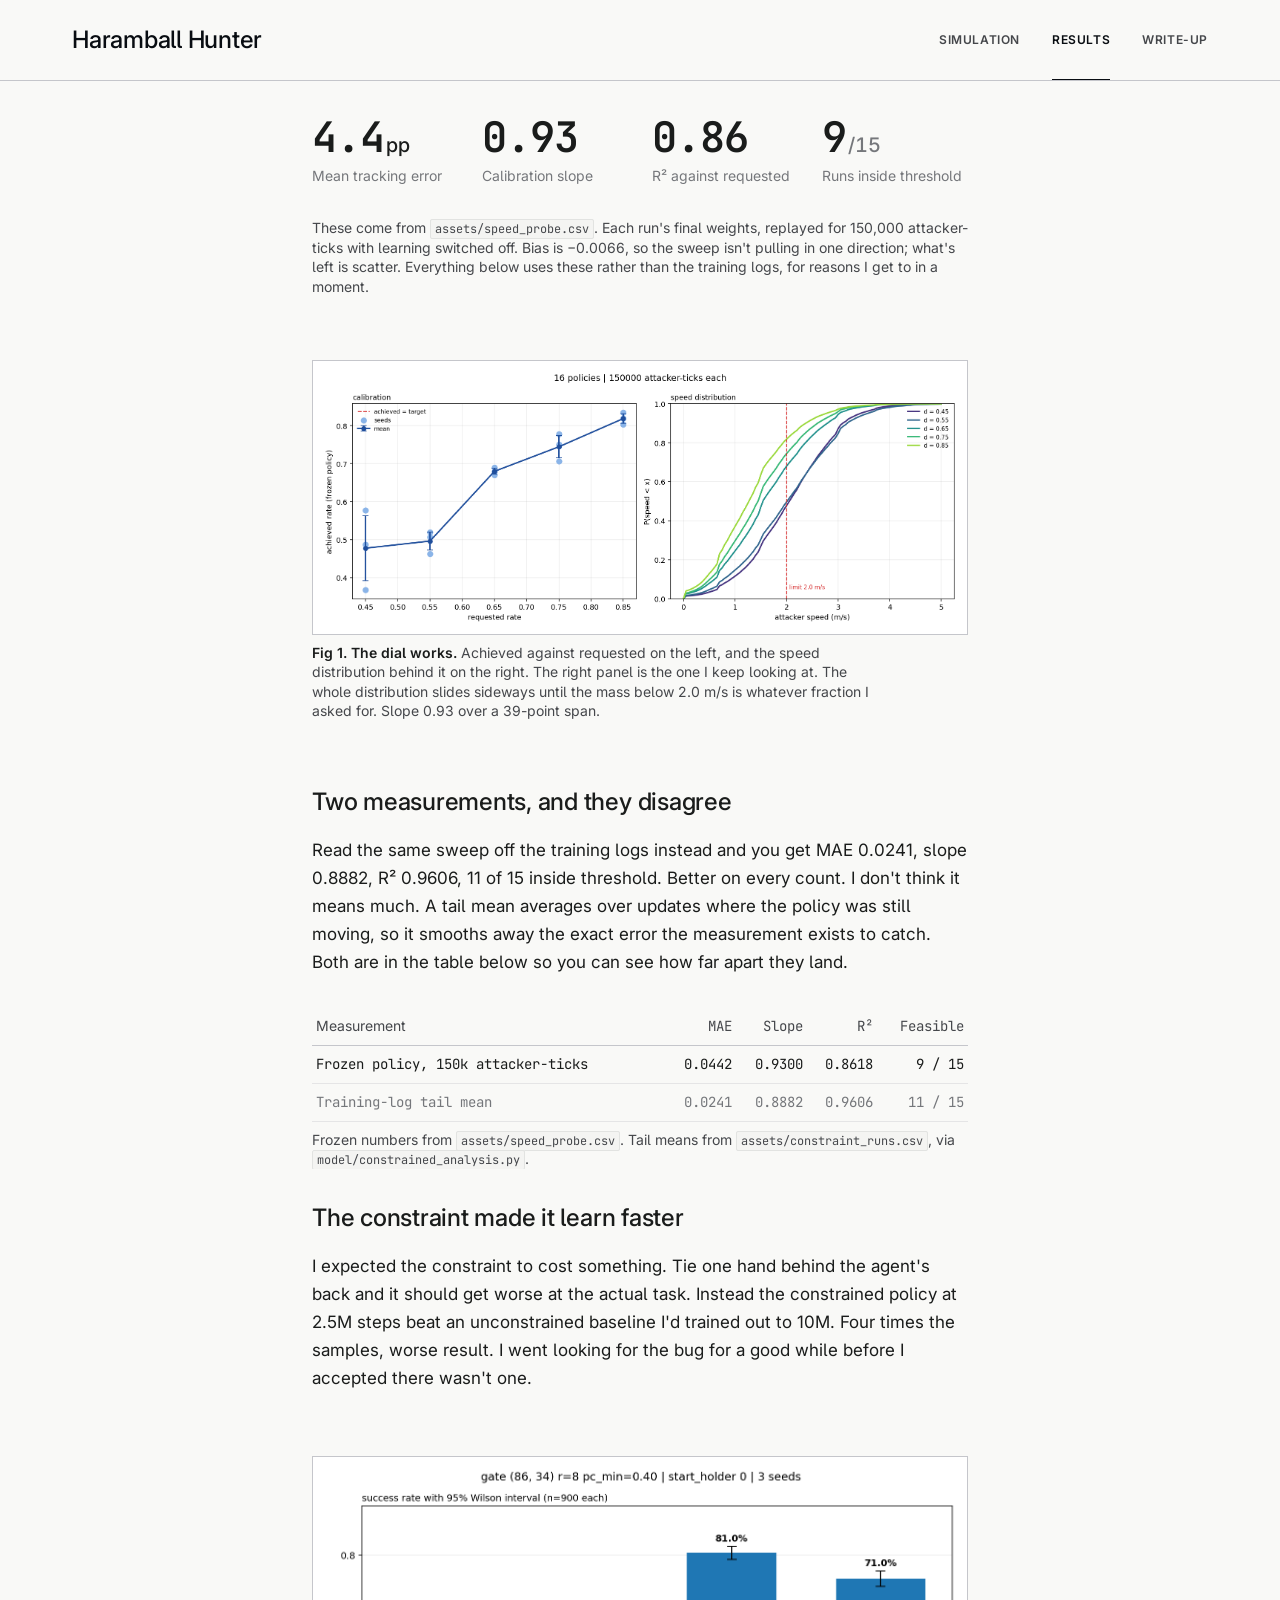
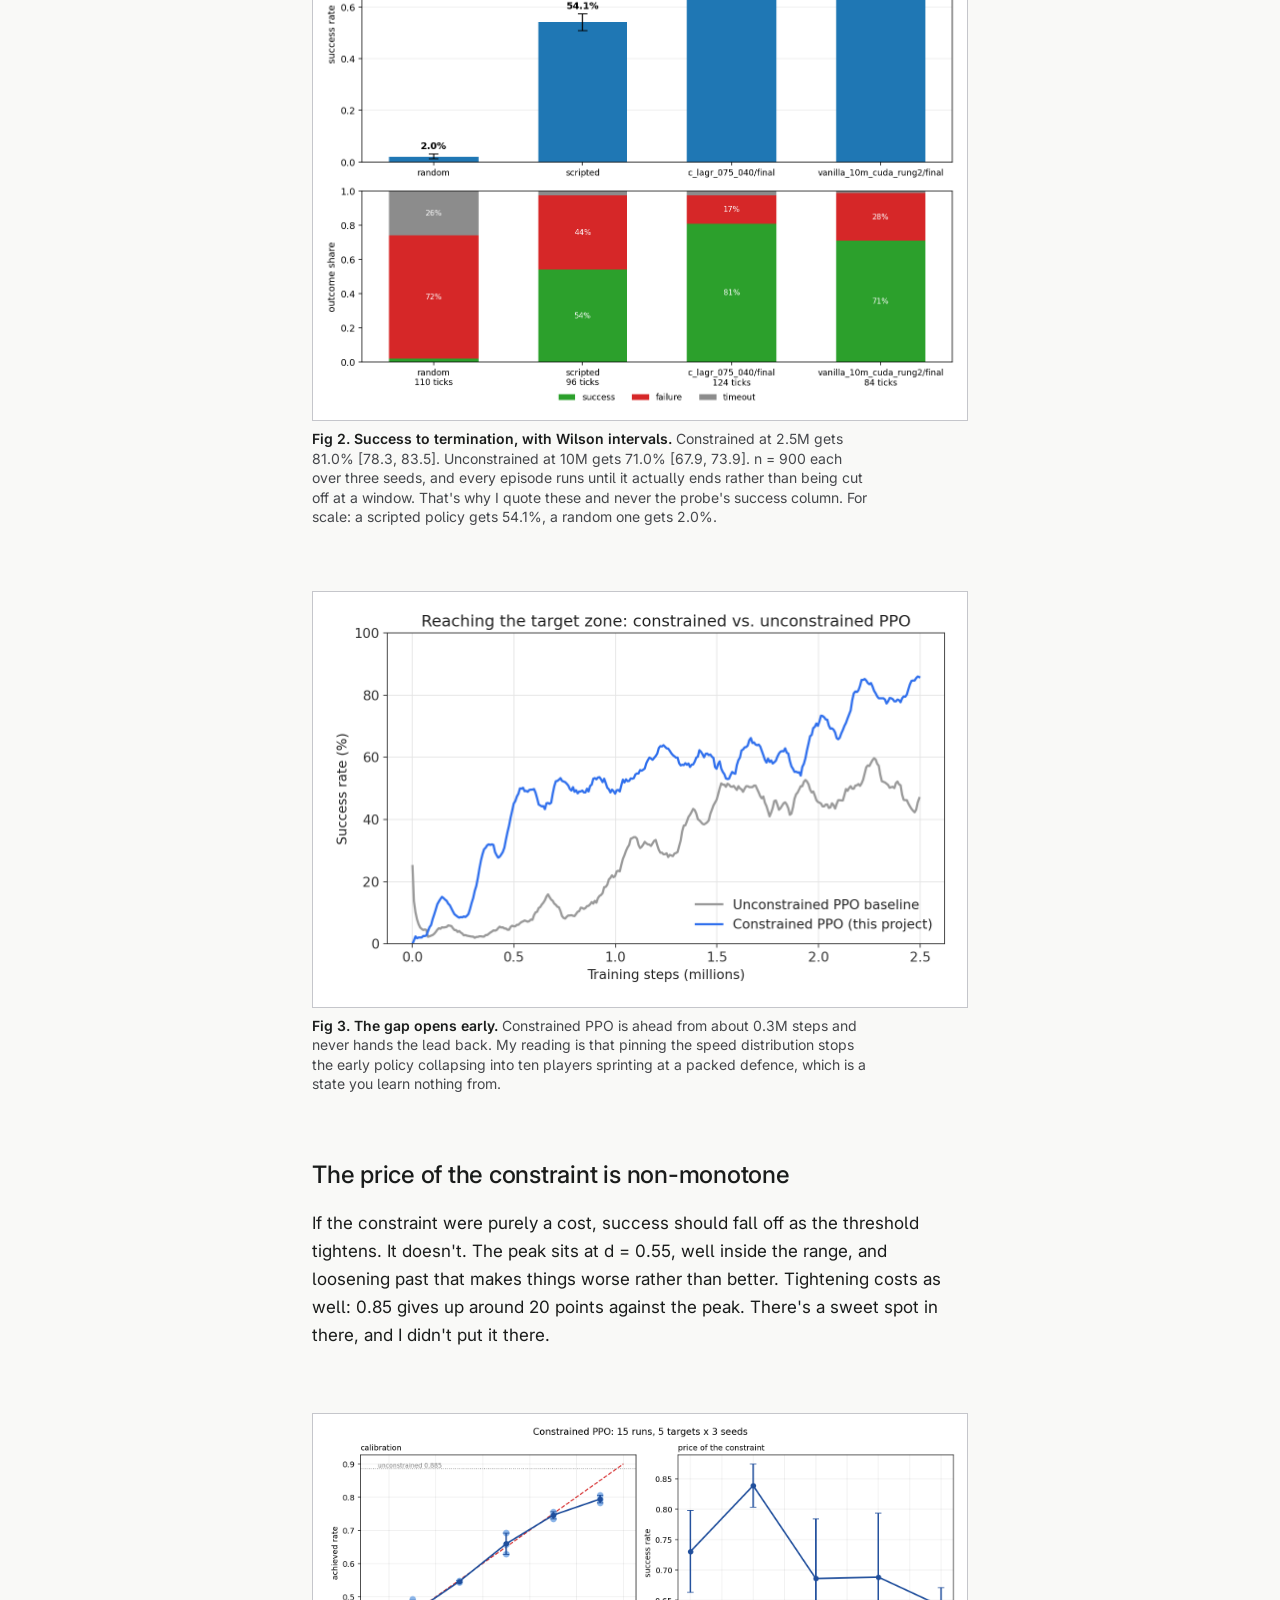
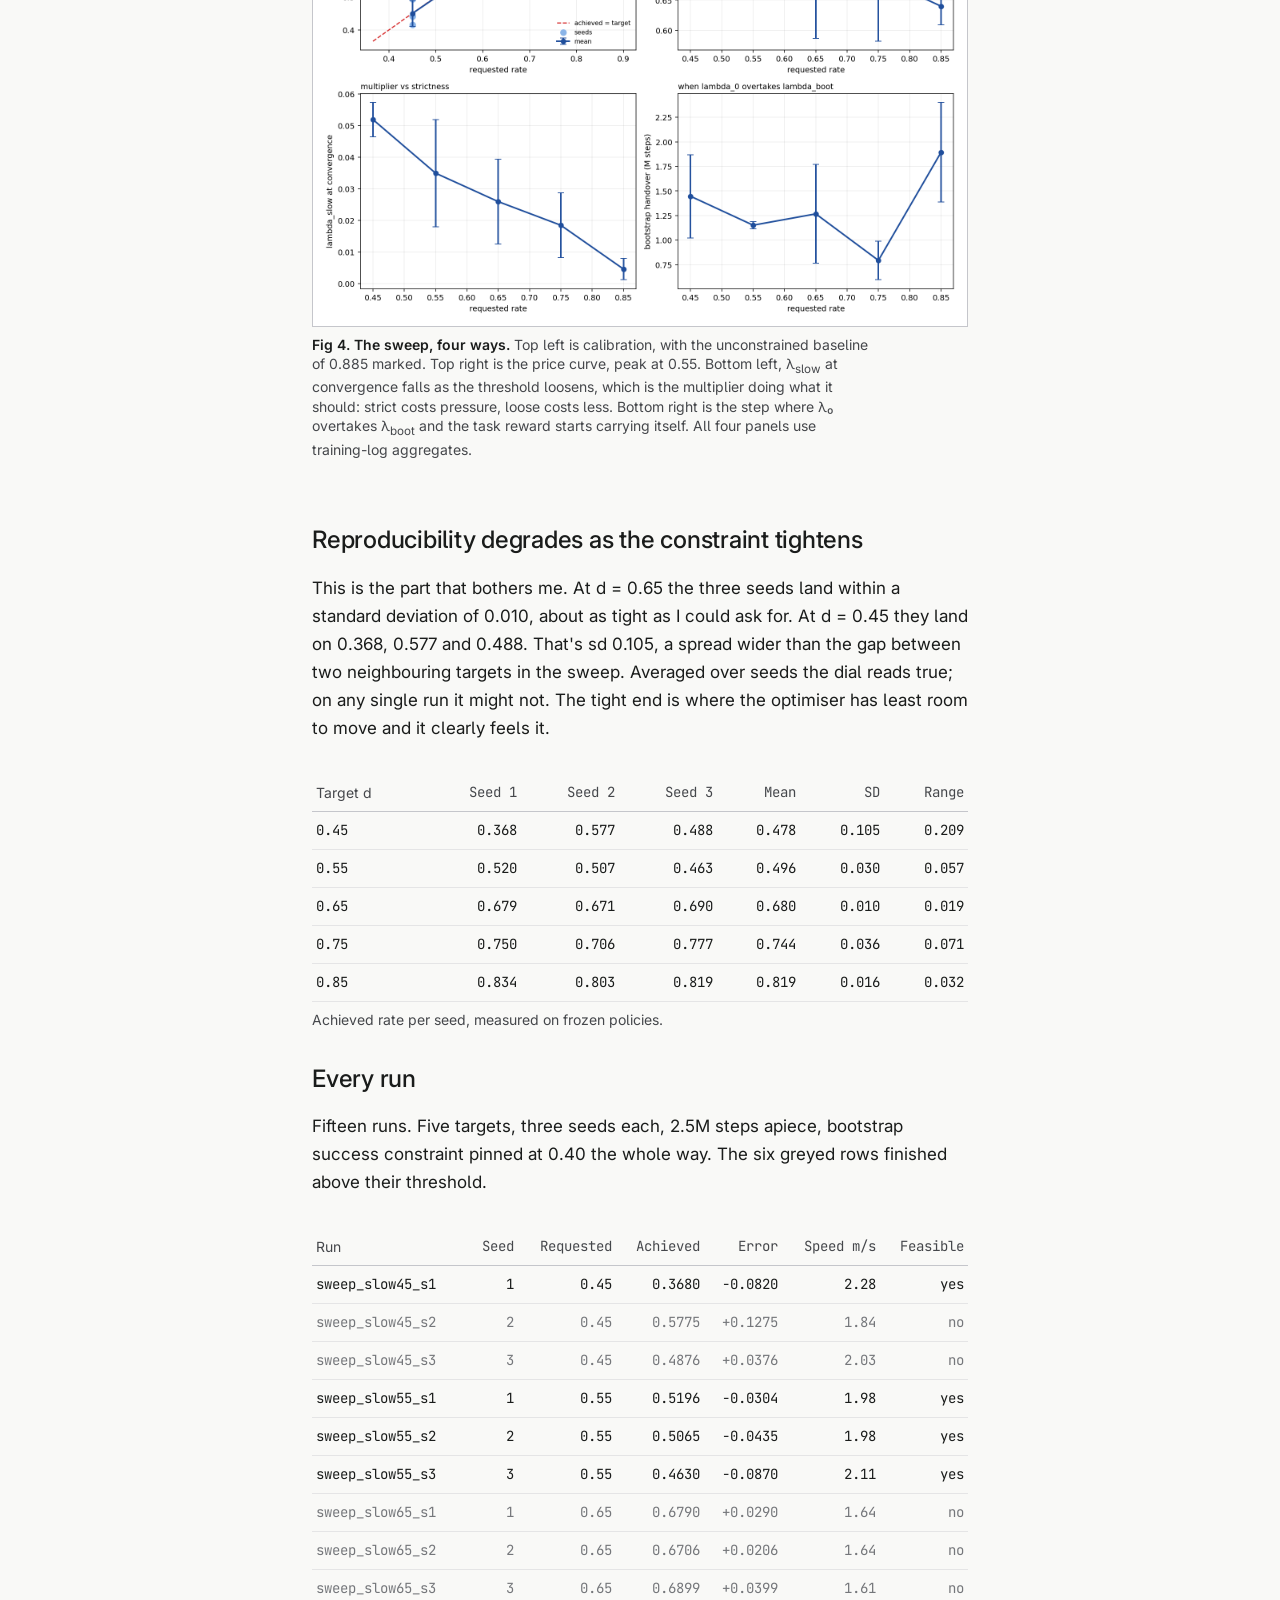
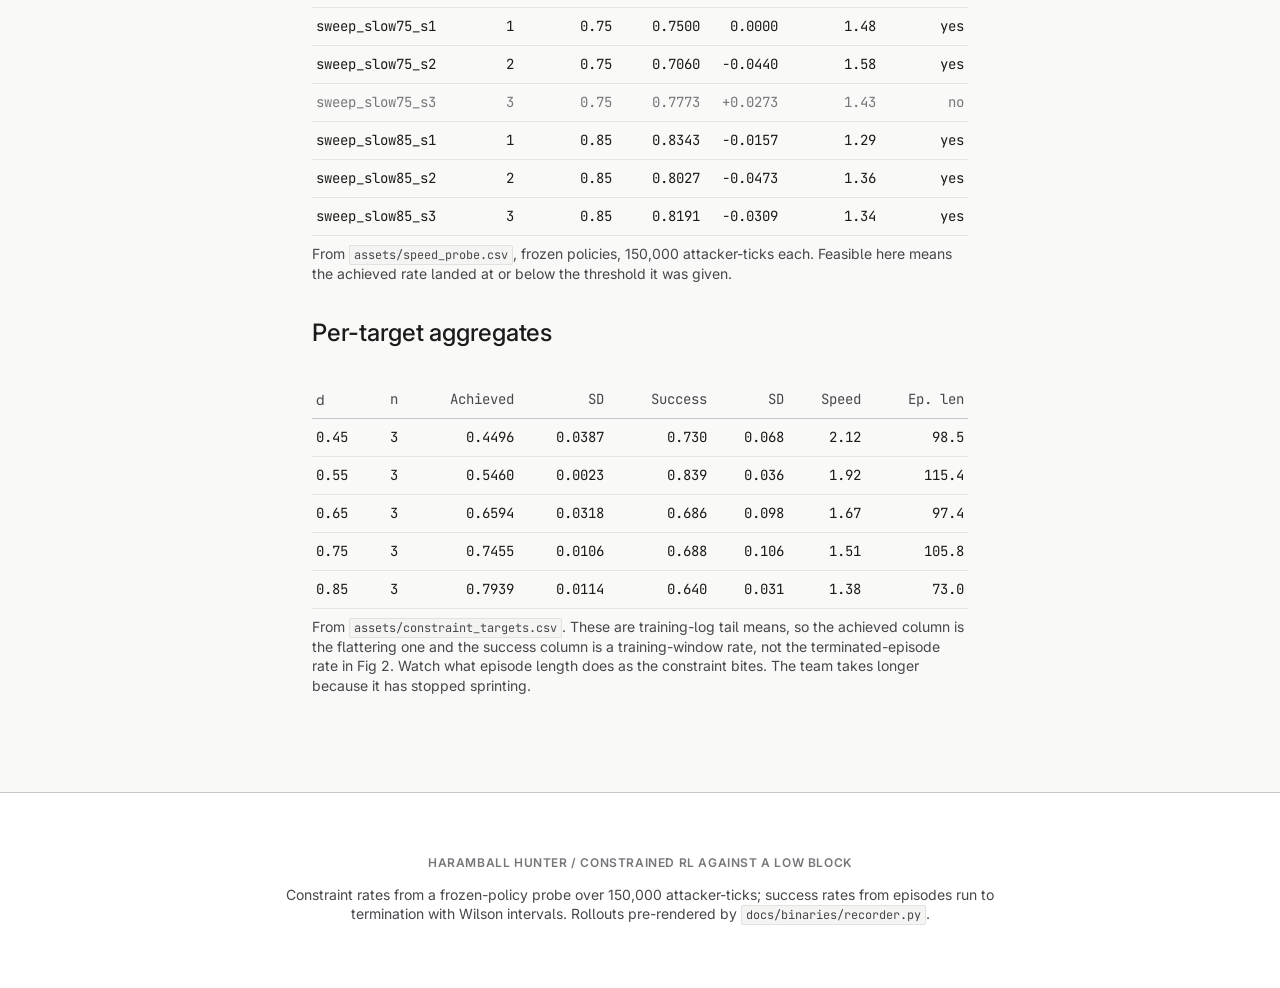
==== docs/results.html @ 51f3a8fc "static site for haramball hunter" ====
<!DOCTYPE html>
<html lang="en">
<head>
<meta charset="utf-8">
<meta name="viewport" content="width=device-width, initial-scale=1.0">
<title>Results: Threshold Calibration Sweep</title>
<meta name="description" content="Does the threshold dial deliver the behaviour rate you ask for? Five targets, three seeds, 2.5M steps each, measured on frozen policies.">
<link rel="preconnect" href="https://fonts.googleapis.com">
<link rel="preconnect" href="https://fonts.gstatic.com" crossorigin>
<link href="https://fonts.googleapis.com/css2?family=Inter:wght@300..700&family=JetBrains+Mono:wght@400..600&display=swap" rel="stylesheet">
<link rel="stylesheet" href="css/site.css">
</head>
<body>

<header class="site-header">
  <div class="bar">
    <div class="wordmark">Haramball Hunter</div>
    <nav class="site-nav">
      <a href="index.html">Simulation</a>
      <a href="results.html" aria-current="page">Results</a>
      <a href="writeup.html">Write-up</a>
    </nav>
  </div>
</header>

<main>
<div class="column">

  <div class="stat-row">
    <div class="stat">
      <span class="value">4.4<span class="unit">pp</span></span>
      <span class="label">Mean tracking error</span>
    </div>
    <div class="stat">
      <span class="value">0.93</span>
      <span class="label">Calibration slope</span>
    </div>
    <div class="stat">
      <span class="value">0.86</span>
      <span class="label">R² against requested</span>
    </div>
    <div class="stat">
      <span class="value">9<span class="unit of">/15</span></span>
      <span class="label">Runs inside threshold</span>
    </div>
  </div>

  <p class="caption muted">
    These come from <code>assets/speed_probe.csv</code>. Each run's final weights,
    replayed for 150,000 attacker-ticks with learning switched off. Bias is
    −0.0066, so the sweep isn't pulling in one direction; what's left is scatter.
    Everything below uses these rather than the training logs, for reasons I get
    to in a moment.
  </p>

  <figure>
    <div class="frame"><img src="assets/speed_probe.png" alt="Left: achieved rate against requested rate, five targets with three seeds each, sitting close to the identity line. Right: cumulative distribution of attacker speed for each target, shifting left as the target rises, crossing the 2.0 m/s limit at the requested rate."></div>
    <figcaption>
      <b>Fig 1. The dial works.</b> Achieved against requested on the left, and
      the speed distribution behind it on the right. The right panel is the one I
      keep looking at. The whole distribution slides sideways until the mass below
      2.0&nbsp;m/s is whatever fraction I asked for. Slope 0.93 over a 39-point
      span.
    </figcaption>
  </figure>

  <h2 class="headline-md">Two measurements, and they disagree</h2>

  <p>
    Read the same sweep off the training logs instead and you get MAE 0.0241,
    slope 0.8882, R² 0.9606, 11 of 15 inside threshold. Better on every count. I
    don't think it means much. A tail mean averages over updates where the policy
    was still moving, so it smooths away the exact error the measurement exists to
    catch. Both are in the table below so you can see how far apart they land.
  </p>

  <div class="table-wrap">
    <table>
      <thead>
        <tr>
          <th>Measurement</th>
          <th class="num">MAE</th>
          <th class="num">Slope</th>
          <th class="num">R²</th>
          <th class="num">Feasible</th>
        </tr>
      </thead>
      <tbody>
        <tr>
          <td>Frozen policy, 150k attacker-ticks</td>
          <td class="num">0.0442</td>
          <td class="num">0.9300</td>
          <td class="num">0.8618</td>
          <td class="num">9 / 15</td>
        </tr>
        <tr>
          <td class="dim">Training-log tail mean</td>
          <td class="num dim">0.0241</td>
          <td class="num dim">0.8882</td>
          <td class="num dim">0.9606</td>
          <td class="num dim">11 / 15</td>
        </tr>
      </tbody>
    </table>
    <p class="table-note">
      Frozen numbers from <code>assets/speed_probe.csv</code>. Tail means from
      <code>assets/constraint_runs.csv</code>, via
      <code>model/constrained_analysis.py</code>.
    </p>
  </div>

  <h2 class="headline-md">The constraint made it learn faster</h2>

  <p>
    I expected the constraint to cost something. Tie one hand behind the agent's
    back and it should get worse at the actual task. Instead the constrained
    policy at 2.5M steps beat an unconstrained baseline I'd trained out to 10M.
    Four times the samples, worse result. I went looking for the bug for a good
    while before I accepted there wasn't one.
  </p>

  <figure>
    <div class="frame"><img src="assets/compare_models.png" alt="Bar chart of success rate with 95 percent Wilson intervals over 900 episodes: random 2.0 percent, scripted 54.1 percent, constrained 81.0 percent, unconstrained 71.0 percent. Below, outcome shares split into success, failure and timeout."></div>
    <figcaption>
      <b>Fig 2. Success to termination, with Wilson intervals.</b> Constrained at
      2.5M gets 81.0% [78.3, 83.5]. Unconstrained at 10M gets 71.0% [67.9, 73.9].
      n = 900 each over three seeds, and every episode runs until it actually
      ends rather than being cut off at a window. That's why I quote these and
      never the probe's success column. For scale: a scripted policy gets 54.1%,
      a random one gets 2.0%.
    </figcaption>
  </figure>

  <figure>
    <div class="frame"><img src="assets/success_rate.png" alt="Success rate against training steps: the constrained run climbs to about 85 percent by 2.5 million steps while the unconstrained baseline is still oscillating below 60 percent."></div>
    <figcaption>
      <b>Fig 3. The gap opens early.</b> Constrained PPO is ahead from about 0.3M
      steps and never hands the lead back. My reading is that pinning the speed
      distribution stops the early policy collapsing into ten players sprinting at
      a packed defence, which is a state you learn nothing from.
    </figcaption>
  </figure>

  <h2 class="headline-md">The price of the constraint is non-monotone</h2>

  <p>
    If the constraint were purely a cost, success should fall off as the
    threshold tightens. It doesn't. The peak sits at d&nbsp;=&nbsp;0.55, well
    inside the range, and loosening past that makes things worse rather than
    better. Tightening costs as well: 0.85 gives up around 20 points against the
    peak. There's a sweet spot in there, and I didn't put it there.
  </p>

  <figure>
    <div class="frame"><img src="assets/constraint_analysis.png" alt="Four panels. Calibration: achieved against requested, close to the diagonal, with the unconstrained baseline at 0.885 marked. Price of the constraint: success peaking at 0.55 and falling either side. Multiplier at convergence falling as the threshold loosens. Bootstrap handover step against requested rate."></div>
    <figcaption>
      <b>Fig 4. The sweep, four ways.</b> Top left is calibration, with the
      unconstrained baseline of 0.885 marked. Top right is the price curve, peak
      at 0.55. Bottom left, λ<sub>slow</sub> at convergence falls as the threshold
      loosens, which is the multiplier doing what it should: strict costs
      pressure, loose costs less. Bottom right is the step where λ₀ overtakes
      λ<sub>boot</sub> and the task reward starts carrying itself. All four panels
      use training-log aggregates.
    </figcaption>
  </figure>

  <h2 class="headline-md">Reproducibility degrades as the constraint tightens</h2>

  <p>
    This is the part that bothers me. At d&nbsp;=&nbsp;0.65 the three seeds land
    within a standard deviation of 0.010, about as tight as I could ask for. At
    d&nbsp;=&nbsp;0.45 they land on 0.368, 0.577 and 0.488. That's sd 0.105, a
    spread wider than the gap between two neighbouring targets in the sweep.
    Averaged over seeds the dial reads true; on any single run it might not. The
    tight end is where the optimiser has least room to move and it clearly feels
    it.
  </p>

  <div class="table-wrap">
    <table>
      <thead>
        <tr>
          <th>Target d</th>
          <th class="num">Seed 1</th>
          <th class="num">Seed 2</th>
          <th class="num">Seed 3</th>
          <th class="num">Mean</th>
          <th class="num">SD</th>
          <th class="num">Range</th>
        </tr>
      </thead>
      <tbody id="seed-rows"></tbody>
    </table>
    <p class="table-note">Achieved rate per seed, measured on frozen policies.</p>
  </div>

  <h2 class="headline-md">Every run</h2>

  <p>
    Fifteen runs. Five targets, three seeds each, 2.5M steps apiece, bootstrap
    success constraint pinned at 0.40 the whole way. The six greyed rows finished
    above their threshold.
  </p>

  <div class="table-wrap">
    <table>
      <thead>
        <tr>
          <th>Run</th>
          <th class="num">Seed</th>
          <th class="num">Requested</th>
          <th class="num">Achieved</th>
          <th class="num">Error</th>
          <th class="num">Speed m/s</th>
          <th class="num">Feasible</th>
        </tr>
      </thead>
      <tbody id="probe-rows"></tbody>
    </table>
    <p class="table-note">
      From <code>assets/speed_probe.csv</code>, frozen policies, 150,000
      attacker-ticks each. Feasible here means the achieved rate landed at or
      below the threshold it was given.
    </p>
  </div>

  <h2 class="headline-md">Per-target aggregates</h2>

  <div class="table-wrap">
    <table>
      <thead>
        <tr>
          <th>d</th>
          <th class="num">n</th>
          <th class="num">Achieved</th>
          <th class="num">SD</th>
          <th class="num">Success</th>
          <th class="num">SD</th>
          <th class="num">Speed</th>
          <th class="num">Ep. len</th>
        </tr>
      </thead>
      <tbody id="target-rows"></tbody>
    </table>
    <p class="table-note">
      From <code>assets/constraint_targets.csv</code>. These are training-log tail
      means, so the achieved column is the flattering one and the success column
      is a training-window rate, not the terminated-episode rate in Fig 2. Watch
      what episode length does as the constraint bites. The team takes longer
      because it has stopped sprinting.
    </p>
  </div>

</div>
</main>

<footer class="site-footer">
  <div class="inner">
    <div class="label-caps">Haramball Hunter / constrained RL against a low block</div>
    <div class="caption">Constraint rates from a frozen-policy probe over 150,000 attacker-ticks;
      success rates from episodes run to termination with Wilson intervals.
      Rollouts pre-rendered by <code>docs/binaries/recorder.py</code>.</div>
  </div>
</footer>

<script type="module" src="js/tables.js"></script>
</body>
</html>
---- docs/css/site.css ----
/* Monograph Research, academic minimalism.
   Tokens are the DESIGN.md frontmatter verbatim; everything below is
   hand-written from those tokens. No utility framework, no build step. */

:root {
  /* colours, straight from the DESIGN.md frontmatter */
  --surface: #f9f9f7;
  --surface-dim: #dadad8;
  --surface-bright: #f9f9f7;
  --surface-container-lowest: #ffffff;
  --surface-container-low: #f4f4f2;
  --surface-container: #eeeeec;
  --surface-container-high: #e8e8e6;
  --surface-container-highest: #e2e3e1;
  --on-surface: #1a1c1b;
  --on-surface-variant: #45474b;
  --inverse-surface: #2f3130;
  --inverse-on-surface: #f1f1ef;
  --outline: #75777b;
  --outline-variant: #c5c6cb;
  --primary: #090d12;
  --on-primary: #ffffff;
  --secondary: #2d5ea6;
  --on-secondary: #ffffff;
  --error: #ba1a1a;
  --background: #f9f9f7;
  --on-background: #1a1c1b;

  /* the one warm orange. Heatmap only, never chrome */
  --heat: #c4703f;

  /* type */
  --font-sans: 'Inter', -apple-system, BlinkMacSystemFont, 'Segoe UI',
               Helvetica, Arial, sans-serif;
  --font-mono: 'JetBrains Mono', ui-monospace, SFMono-Regular, Menlo,
               Consolas, 'Liberation Mono', monospace;

  /* radii, capped at 4px and only on interactive elements */
  --radius-sm: 0.125rem;
  --radius: 0.25rem;

  /* spacing */
  --content-max-width: 720px;
  --gutter: 24px;
  --margin-sm: 12px;
  --margin-md: 32px;
  --margin-lg: 64px;
  --header-h: 80px;
  --stop-w: 56px;
}

*, *::before, *::after { box-sizing: border-box; }

html { -webkit-text-size-adjust: 100%; }

body {
  margin: 0;
  min-height: 100vh;
  display: flex;
  flex-direction: column;
  background: var(--background);
  color: var(--on-surface);
  font-family: var(--font-sans);
  font-size: 17px;
  font-weight: 400;
  line-height: 1.65;
  font-feature-settings: 'cv05' 1;
  -webkit-font-smoothing: antialiased;
  overscroll-behavior: none;
}

/* ---------------------------------------------------------------- type ---- */

h1, h2, h3 { margin: 0; font-weight: 500; }

.display-lg {
  font-size: 42px;
  font-weight: 600;
  line-height: 1.2;
  letter-spacing: -0.02em;
}

.headline-md {
  font-size: 24px;
  font-weight: 500;
  line-height: 1.4;
  letter-spacing: -0.01em;
}

.label-caps {
  font-size: 12px;
  font-weight: 600;
  line-height: 1;
  letter-spacing: 0.05em;
  text-transform: uppercase;
}

.caption {
  font-size: 14px;
  font-weight: 400;
  line-height: 1.4;
}

.mono, .num {
  font-family: var(--font-mono);
  font-size: 14px;
  line-height: 1.5;
  font-variant-numeric: tabular-nums;
}

.muted { color: var(--on-surface-variant); }
.dim   { color: var(--outline); }

a { color: var(--secondary); text-decoration: none; }
a:hover { border-bottom: 1px solid var(--secondary); }

/* -------------------------------------------------------------- header ---- */

.site-header {
  position: fixed;
  top: 0;
  left: 0;
  right: 0;
  z-index: 50;
  background: color-mix(in srgb, var(--background) 90%, transparent);
  backdrop-filter: blur(6px);
  border-bottom: 1px solid var(--outline-variant);
}

.site-header .bar {
  height: var(--header-h);
  max-width: 1200px;
  margin: 0 auto;
  padding: 0 var(--margin-md);
  display: flex;
  align-items: center;
  justify-content: space-between;
  gap: var(--gutter);
}

.wordmark {
  font-size: 24px;
  font-weight: 500;
  letter-spacing: -0.01em;
  color: var(--primary);
  white-space: nowrap;
  min-width: 0;
  overflow: hidden;
  text-overflow: ellipsis;
}

.site-nav {
  display: flex;
  align-items: stretch;
  gap: var(--margin-md);
  height: var(--header-h);
  flex: none;
}

.site-nav a {
  display: flex;
  align-items: center;
  font-size: 12px;
  font-weight: 600;
  letter-spacing: 0.05em;
  text-transform: uppercase;
  color: var(--on-surface-variant);
  border-bottom: 1px solid transparent;
  transition: color .2s, border-color .2s;
}

.site-nav a:hover { color: var(--primary); border-bottom-color: transparent; }

.site-nav a[aria-current='page'] {
  color: var(--primary);
  border-bottom-color: var(--primary);
}

/* ---------------------------------------------------------------- page ---- */

main {
  padding-top: var(--header-h);
  flex: 1 0 auto;
}

.column {
  width: 100%;
  max-width: var(--content-max-width);
  margin: 0 auto;
  padding: var(--margin-md) var(--margin-md) var(--margin-lg);
}

.page-head {
  padding-bottom: var(--gutter);
  margin-bottom: var(--margin-md);
  border-bottom: 1px solid var(--surface-container-highest);
}

.page-head h1 { margin-bottom: 8px; }

.page-head p {
  margin: 0;
  color: var(--on-surface-variant);
  max-width: 600px;
}

.rule {
  height: 1px;
  background: var(--surface-container-highest);
  border: 0;
  margin: var(--margin-md) 0;
}

/* --------------------------------------------------------------- stats ---- */

.stat-row {
  display: grid;
  grid-template-columns: repeat(4, minmax(0, 1fr));
  gap: var(--gutter);
  margin-bottom: var(--margin-md);
}

.stat .value {
  display: block;
  font-family: var(--font-mono);
  font-size: 42px;
  font-weight: 600;
  line-height: 1.2;
  letter-spacing: -0.02em;
  font-variant-numeric: tabular-nums;
  color: var(--on-surface);
}

.stat .value .unit {
  font-family: var(--font-sans);
  font-size: 20px;
  font-weight: 500;
  letter-spacing: 0;
  margin-left: 2px;
}

.stat .value .of { color: var(--outline); }

.stat .label {
  display: block;
  font-size: 14px;
  line-height: 1.4;
  color: var(--outline);
  margin-top: 4px;
}

/* ------------------------------------------------------------- figures ---- */

figure { margin: var(--margin-lg) 0; }

figure .frame {
  border: 1px solid var(--outline-variant);
  background: var(--surface-container-lowest);
  padding: 8px;
}

figure img { display: block; width: 100%; height: auto; }

figcaption {
  font-size: 14px;
  line-height: 1.4;
  color: var(--on-surface-variant);
  margin-top: 8px;
  max-width: 560px;
}

figcaption b { font-weight: 600; color: var(--on-surface); }

.fig-pair {
  display: grid;
  grid-template-columns: repeat(2, minmax(0, 1fr));
  gap: var(--gutter);
}

.fig-pair figure { margin: 0; }

/* -------------------------------------------------------------- tables ---- */

.table-wrap { overflow-x: auto; margin: var(--margin-md) 0; }

table {
  width: 100%;
  border-collapse: collapse;
  text-align: left;
}

thead th {
  font-family: var(--font-sans);
  font-size: 14px;
  font-weight: 400;
  line-height: 1.4;
  color: var(--on-surface-variant);
  padding: 8px 4px;
  border-bottom: 1px solid var(--outline-variant);
  white-space: nowrap;
}

tbody td {
  font-family: var(--font-mono);
  font-size: 14px;
  line-height: 1.5;
  font-variant-numeric: tabular-nums;
  color: var(--on-surface);
  padding: 8px 4px;
  border-bottom: 1px solid color-mix(in srgb, var(--outline-variant) 40%, transparent);
  white-space: nowrap;
}

th.num, td.num { text-align: right; }
tbody tr.infeasible td { color: var(--outline); }
tbody tr.total td { border-bottom: 0; border-top: 1px solid var(--outline-variant); }
td.yes { color: var(--on-surface); }
td.no  { color: var(--outline); }

.table-note {
  font-size: 14px;
  line-height: 1.4;
  color: var(--on-surface-variant);
  margin: 8px 0 0;
}

/* --------------------------------------------------------------- pitch ---- */

.pitch-frame {
  position: relative;
  width: 100%;
  border: 1px solid var(--surface-container-highest);
  background: var(--surface-bright);
  overflow: hidden;
  line-height: 0;
}

.pitch-frame canvas {
  display: block;
  width: 100%;
  height: auto;
}

.pitch-tag {
  position: absolute;
  right: 8px;
  bottom: 8px;
  font-family: var(--font-mono);
  font-size: 11px;
  letter-spacing: 0.05em;
  line-height: 1;
  color: var(--on-surface-variant);
  opacity: .6;
  pointer-events: none;
}

.pitch-frame.loading::after {
  content: 'loading recording...';
  position: absolute;
  inset: 0;
  display: flex;
  align-items: center;
  justify-content: center;
  font-family: var(--font-mono);
  font-size: 12px;
  letter-spacing: .05em;
  color: var(--on-surface-variant);
  background: color-mix(in srgb, var(--surface-bright) 78%, transparent);
}

/* ------------------------------------------------------------ controls ---- */

.controls {
  display: flex;
  flex-direction: column;
  gap: var(--gutter);
  margin-top: var(--margin-md);
}

.dial {
  display: flex;
  flex-direction: column;
  gap: 16px;
  padding-bottom: var(--gutter);
  border-bottom: 1px solid var(--surface-container-highest);
}

.dial > .label-caps { color: var(--on-surface-variant); text-align: center; }

.stops {
  position: relative;
  width: 100%;
  max-width: 500px;
  margin: 0 auto;
  height: 40px;
}

.stops::before {
  content: '';
  position: absolute;
  left: calc(var(--stop-w) / 2);
  right: calc(var(--stop-w) / 2);
  top: 6px;
  height: 1px;
  background: var(--surface-container-highest);
}

.stops-inner {
  position: relative;
  display: flex;
  justify-content: space-between;
  align-items: flex-start;
}

.stop {
  appearance: none;
  background: none;
  border: 0;
  padding: 0;
  margin: 0;
  cursor: pointer;
  display: flex;
  flex-direction: column;
  align-items: center;
  gap: 10px;
  width: var(--stop-w);
  font-family: var(--font-mono);
  font-size: 11px;
  line-height: 1;
  color: var(--on-surface-variant);
}

.stop .dot {
  width: 13px;
  height: 13px;
  border-radius: 9999px;
  border: 1px solid var(--surface-container-highest);
  background: var(--surface-bright);
  transition: background .15s, border-color .15s, box-shadow .15s;
}

.stop:hover .dot { border-color: var(--outline); }

.stop[aria-checked='true'] .dot {
  background: var(--secondary);
  border-color: var(--secondary);
  box-shadow: 0 0 0 4px color-mix(in srgb, var(--secondary) 20%, transparent);
}

.stop[aria-checked='true'] { color: var(--on-surface); font-weight: 600; }

.stops:focus-visible { outline: none; }
.stops:focus-visible .stop[aria-checked='true'] .dot {
  box-shadow: 0 0 0 4px color-mix(in srgb, var(--secondary) 35%, transparent);
}

/* readout */

.readout {
  display: flex;
  flex-wrap: wrap;
  justify-content: center;
  align-items: baseline;
  gap: 8px;
  font-family: var(--font-mono);
  font-size: 14px;
  font-variant-numeric: tabular-nums;
  color: var(--on-surface);
}

.readout .k { color: var(--on-surface-variant); }
.readout .v { font-weight: 500; }
.readout .sep { color: var(--surface-container-highest); margin: 0 8px; }

/* playback */

.playback {
  display: flex;
  align-items: center;
  justify-content: space-between;
  gap: 16px;
  flex-wrap: wrap;
}

.playback .left {
  display: flex;
  align-items: center;
  gap: 16px;
  flex: 1 1 320px;
  min-width: 0;
}

.icon-btn {
  width: 32px;
  height: 32px;
  flex: none;
  border: 1px solid var(--surface-container-highest);
  border-radius: var(--radius);
  background: var(--surface-bright);
  color: var(--on-surface);
  cursor: pointer;
  display: flex;
  align-items: center;
  justify-content: center;
  padding: 0;
  transition: color .15s, border-color .15s;
}

.icon-btn:hover { color: var(--secondary); border-color: var(--secondary); }
.icon-btn svg { width: 14px; height: 14px; fill: currentColor; }

.scrub {
  appearance: none;
  -webkit-appearance: none;
  flex: 1 1 auto;
  max-width: 220px;
  height: 12px;
  background: transparent;
  cursor: pointer;
  margin: 0;
}

.scrub::-webkit-slider-runnable-track {
  height: 4px;
  background: var(--surface-container-highest);
}
.scrub::-moz-range-track {
  height: 4px;
  background: var(--surface-container-highest);
}
.scrub::-moz-range-progress {
  height: 4px;
  background: var(--outline-variant);
}
.scrub::-webkit-slider-thumb {
  -webkit-appearance: none;
  width: 4px;
  height: 12px;
  margin-top: -4px;
  border: 0;
  border-radius: 1px;
  background: var(--on-surface);
}
.scrub::-moz-range-thumb {
  width: 4px;
  height: 12px;
  border: 0;
  border-radius: 1px;
  background: var(--on-surface);
}
.scrub:focus-visible::-webkit-slider-thumb { background: var(--secondary); }
.scrub:focus-visible::-moz-range-thumb { background: var(--secondary); }

.tick-count {
  font-family: var(--font-mono);
  font-size: 12px;
  color: var(--on-surface-variant);
  white-space: nowrap;
  font-variant-numeric: tabular-nums;
}

.episode-btn {
  appearance: none;
  background: none;
  border: 0;
  border-bottom: 1px solid transparent;
  padding: 0 0 2px;
  cursor: pointer;
  font-family: var(--font-sans);
  font-size: 14px;
  color: var(--on-surface);
  transition: color .15s, border-color .15s;
}

.episode-btn:hover { color: var(--secondary); border-bottom-color: var(--secondary); }

.legend {
  display: flex;
  flex-wrap: wrap;
  gap: 20px;
  align-items: center;
  font-size: 14px;
  color: var(--on-surface-variant);
  padding-top: 8px;
  border-top: 1px solid var(--surface-container-highest);
}

.legend .key { display: inline-flex; align-items: center; gap: 8px; }

.swatch {
  width: 10px;
  height: 10px;
  border-radius: 9999px;
  flex: none;
}
.swatch.att { background: var(--secondary); }
.swatch.def { background: var(--outline-variant); }
.swatch.gk  { background: var(--surface-bright); border: 1px solid var(--outline); }
.swatch.ball { background: var(--surface-container-lowest); border: 1px solid var(--on-surface); }
.swatch.heat {
  border-radius: 0;
  width: 28px;
  background: linear-gradient(90deg,
    color-mix(in srgb, var(--heat) 6%, transparent),
    var(--heat));
}

/* ---------------------------------------------------------------- prose --- */

.prose p { margin: 0 0 24px; }

.prose h2 {
  font-size: 24px;
  font-weight: 500;
  line-height: 1.4;
  letter-spacing: -0.01em;
  margin: var(--margin-lg) 0 var(--margin-sm);
}

.prose h3 {
  font-size: 17px;
  font-weight: 600;
  line-height: 1.4;
  margin: var(--margin-md) 0 8px;
}

.prose ul, .prose ol { margin: 0 0 24px; padding-left: 24px; }
.prose li { margin-bottom: 8px; }

code {
  font-family: var(--font-mono);
  font-size: 0.85em;
  background: var(--surface-container-low);
  border: 1px solid var(--surface-container-highest);
  border-radius: var(--radius-sm);
  padding: 1px 4px;
}

.article-head { margin-bottom: var(--margin-lg); }
.article-head h1 { margin-bottom: var(--margin-sm); }
.article-head .standfirst {
  font-size: 24px;
  font-weight: 300;
  line-height: 1.4;
  color: var(--on-surface-variant);
  margin: 0;
}
.article-head .rule { margin: var(--margin-md) 0 0; }

.pull {
  position: relative;
  padding-left: var(--margin-md);
  margin: var(--margin-lg) 0;
}

.pull::before {
  content: '';
  position: absolute;
  left: 0;
  top: 0;
  bottom: 0;
  width: 1px;
  background: var(--secondary);
}

.pull p {
  margin: 0;
  font-size: 24px;
  font-weight: 500;
  font-style: italic;
  line-height: 1.45;
  letter-spacing: -0.01em;
  color: var(--primary);
}

.note {
  border: 1px solid var(--surface-container-highest);
  background: var(--surface-container-low);
  padding: 16px var(--gutter);
  margin: var(--margin-md) 0;
}

.note p:last-child { margin-bottom: 0; }
.note .label-caps { color: var(--on-surface-variant); display: block; margin-bottom: 8px; }

.refs { font-size: 14px; line-height: 1.5; color: var(--on-surface-variant); }
.refs p { margin: 0 0 12px; padding-left: 24px; text-indent: -24px; }

/* -------------------------------------------------------------- footer ---- */

.site-footer {
  border-top: 1px solid var(--outline-variant);
  background: var(--surface-container-lowest);
  padding: var(--margin-lg) var(--margin-md);
}

.site-footer .inner {
  max-width: var(--content-max-width);
  margin: 0 auto;
  display: flex;
  flex-direction: column;
  align-items: center;
  gap: 16px;
  text-align: center;
}

.site-footer .label-caps { color: var(--outline); }
.site-footer .caption { color: var(--on-surface-variant); }

/* -------------------------------------------------------------- mobile ---- */

@media (max-width: 720px) {
  :root { --header-h: 64px; }
  .display-lg { font-size: 32px; }
  .stat .value { font-size: 32px; }
  .pull p { font-size: 20px; }
  .article-head .standfirst { font-size: 19px; }
  .site-header .bar { padding: 0 var(--gutter); gap: 16px; }
  .wordmark { font-size: 17px; }
  .site-nav { gap: 14px; }
  .site-nav a { font-size: 11px; letter-spacing: 0.04em; }
  .column { padding: var(--gutter) var(--gutter) var(--margin-lg); }
  .stat-row { grid-template-columns: repeat(2, minmax(0, 1fr)); row-gap: var(--margin-md); }
  .fig-pair { grid-template-columns: minmax(0, 1fr); }
  :root { --stop-w: 44px; }
}

/* Prose tables carry sentences, not columns of figures, so they keep the
   sans face and the hairline rules but drop the tabular treatment. */

.prose-table td {
  font-family: var(--font-sans);
  font-size: 15px;
  line-height: 1.5;
  white-space: normal;
  vertical-align: top;
  padding: 12px 16px 12px 0;
}

.prose-table td:first-child { color: var(--on-surface-variant); }
.prose-table td code { font-size: 0.8em; }
.site-footer code { font-size: 0.85em; }
.prose-table th { padding-bottom: 8px; }
.prose-table { min-width: 560px; }

/* Below ~420px the wordmark and the three nav labels are competing for the
   same row; tightening the gutter here keeps the wordmark whole. */

@media (max-width: 480px) {
  .site-header .bar { padding: 0 16px; gap: 12px; }
  .site-nav { gap: 12px; }
  .site-nav a { font-size: 10px; }
}
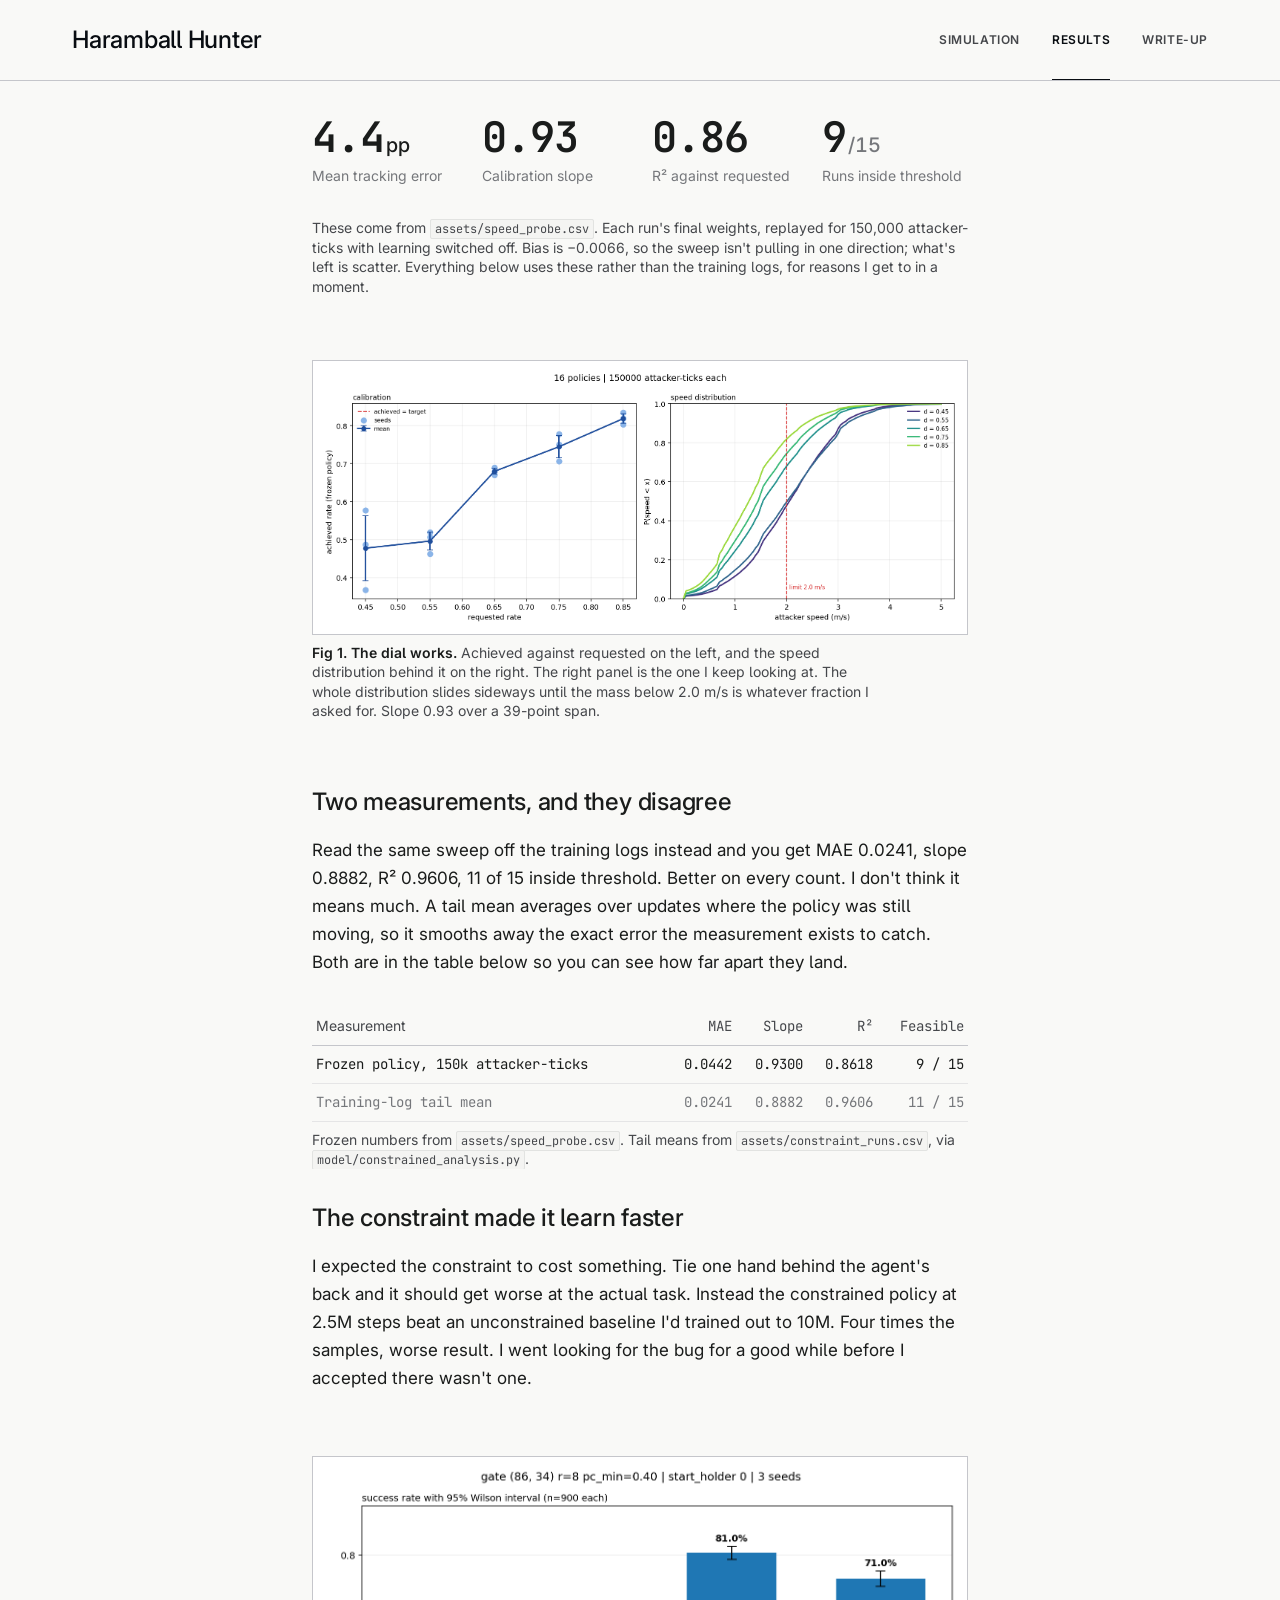
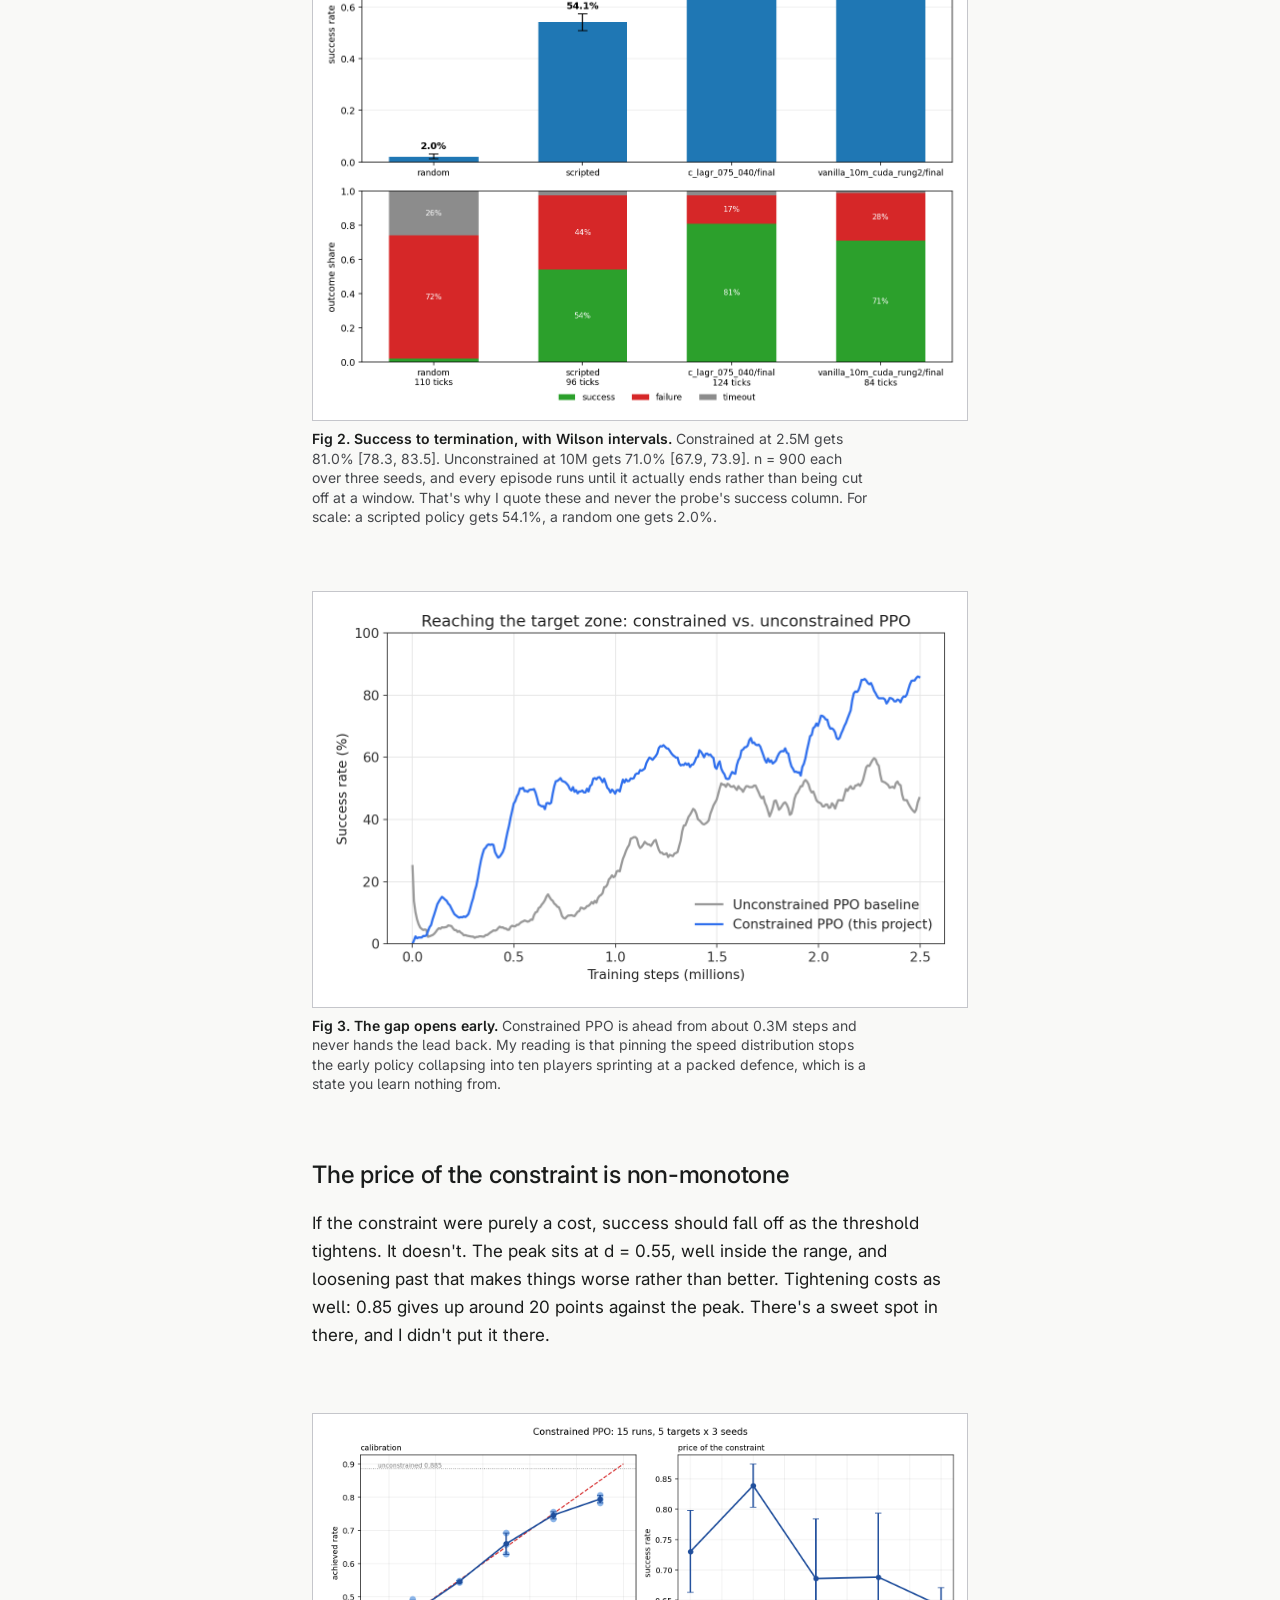
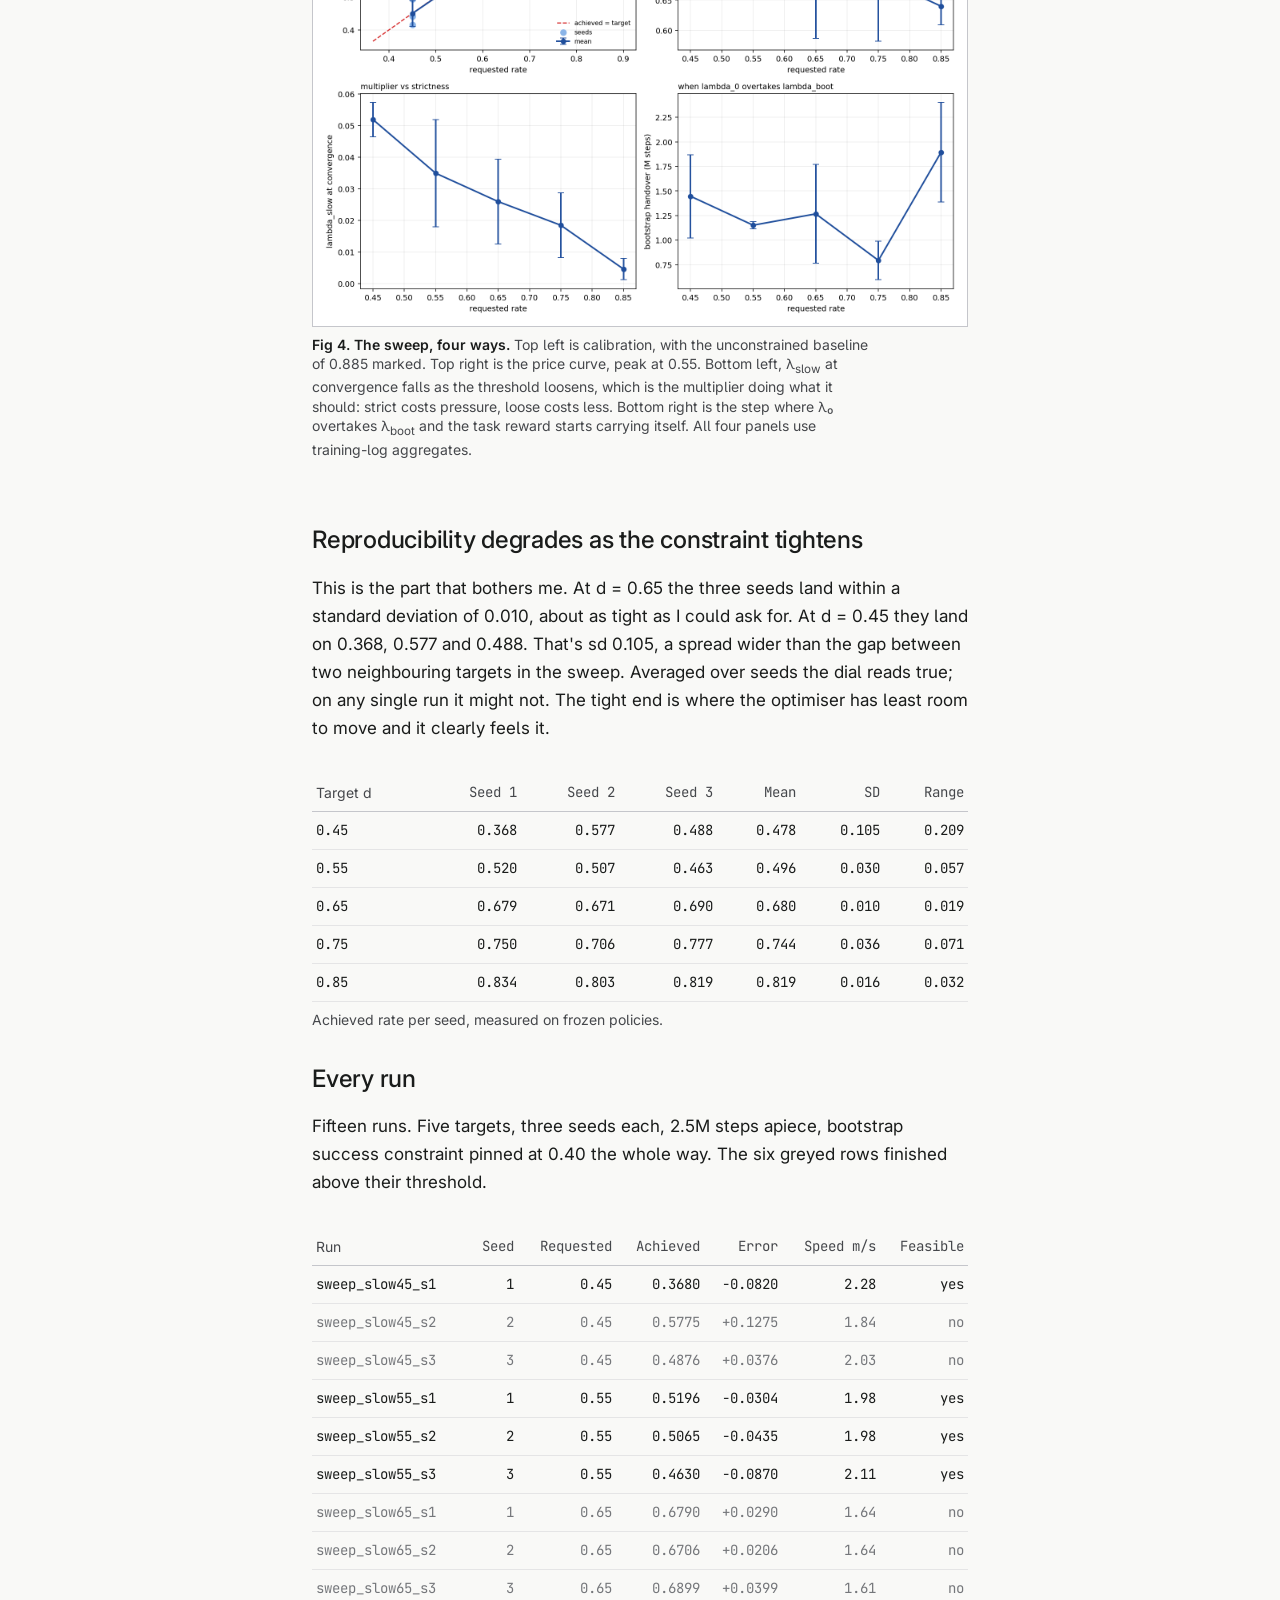
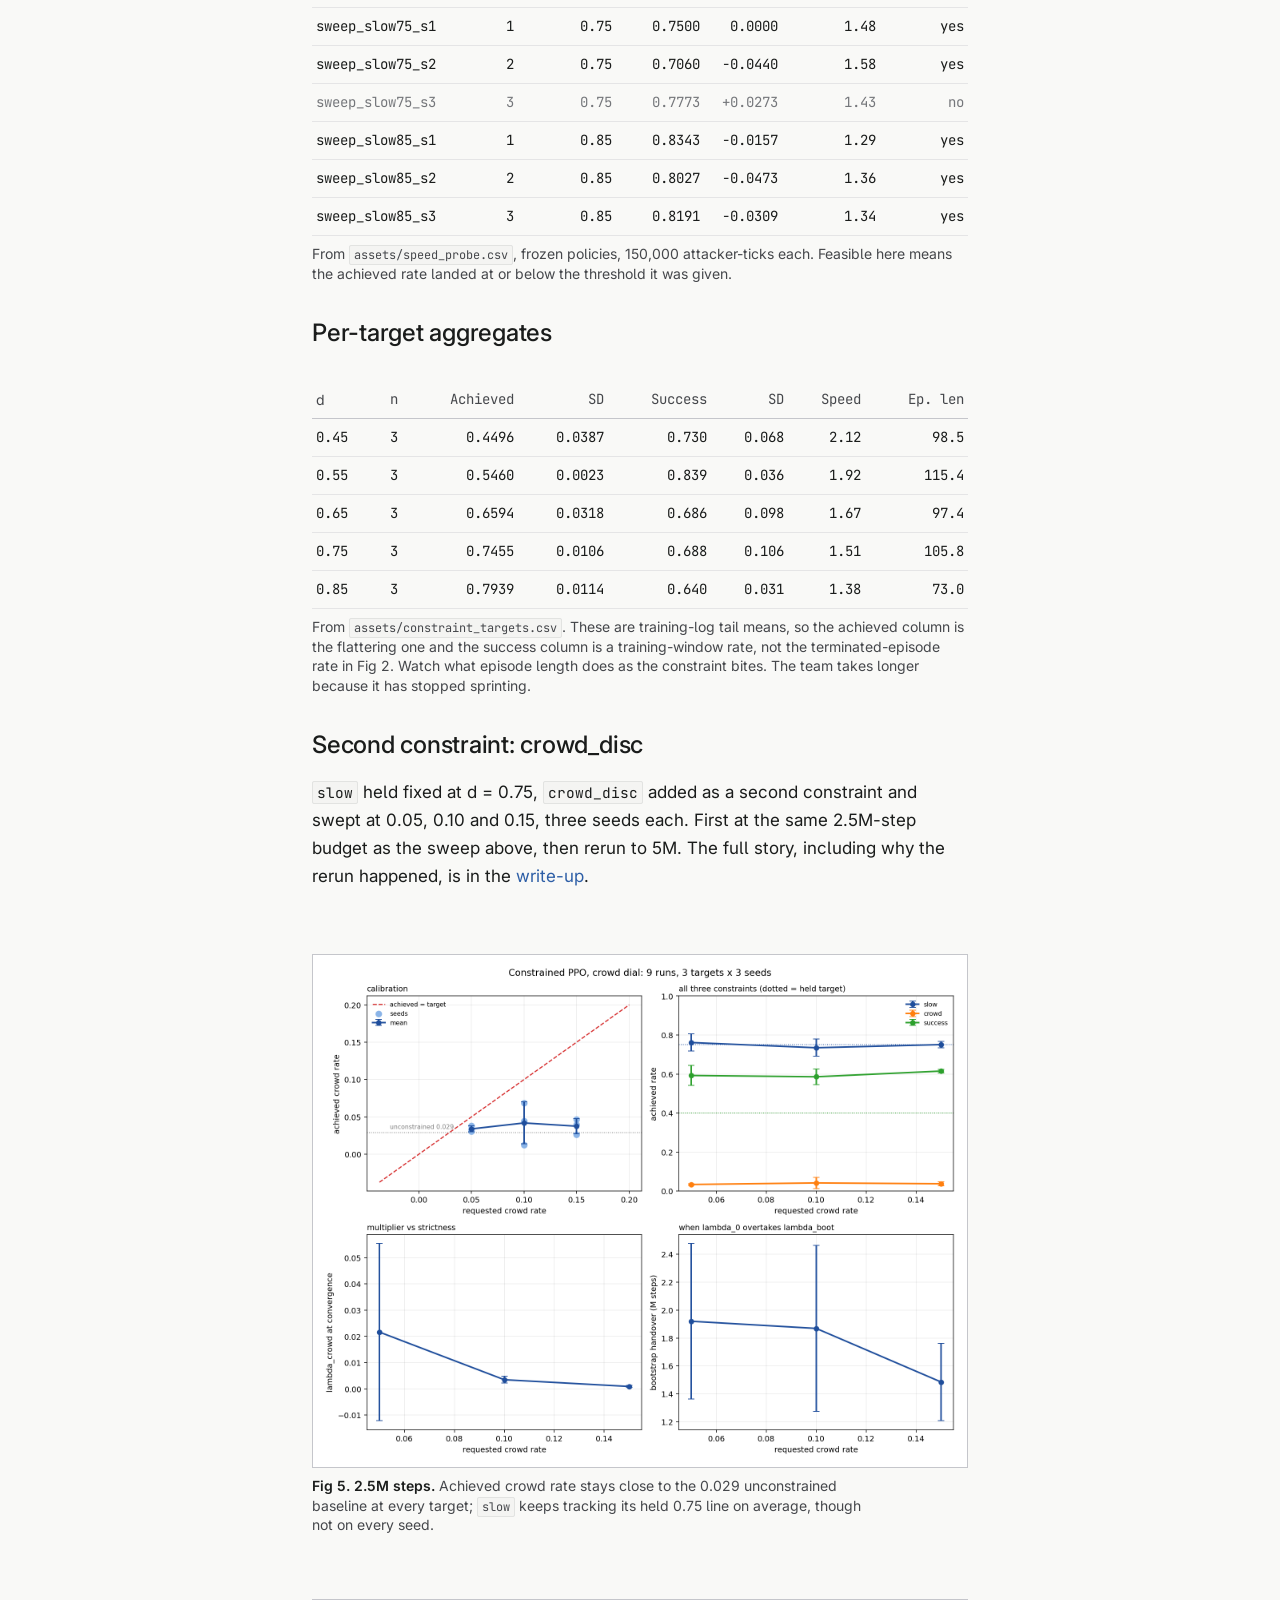
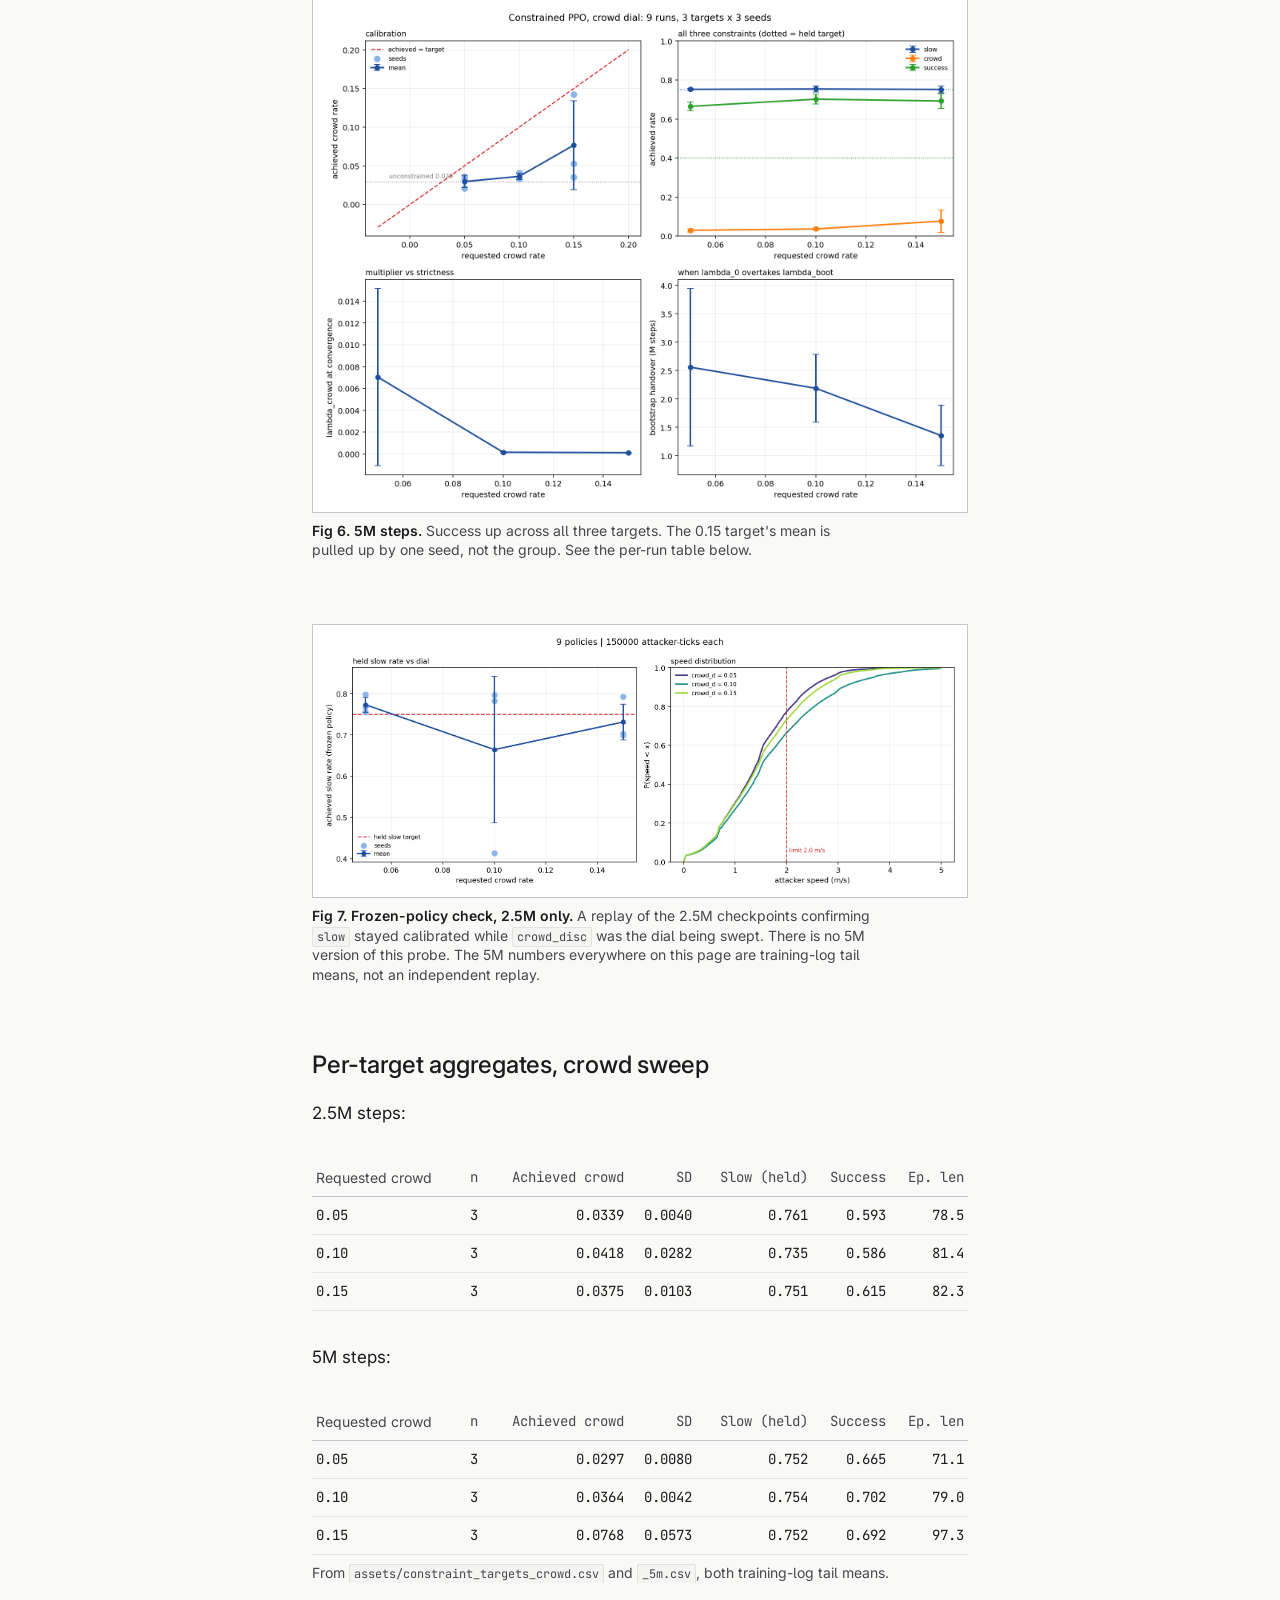
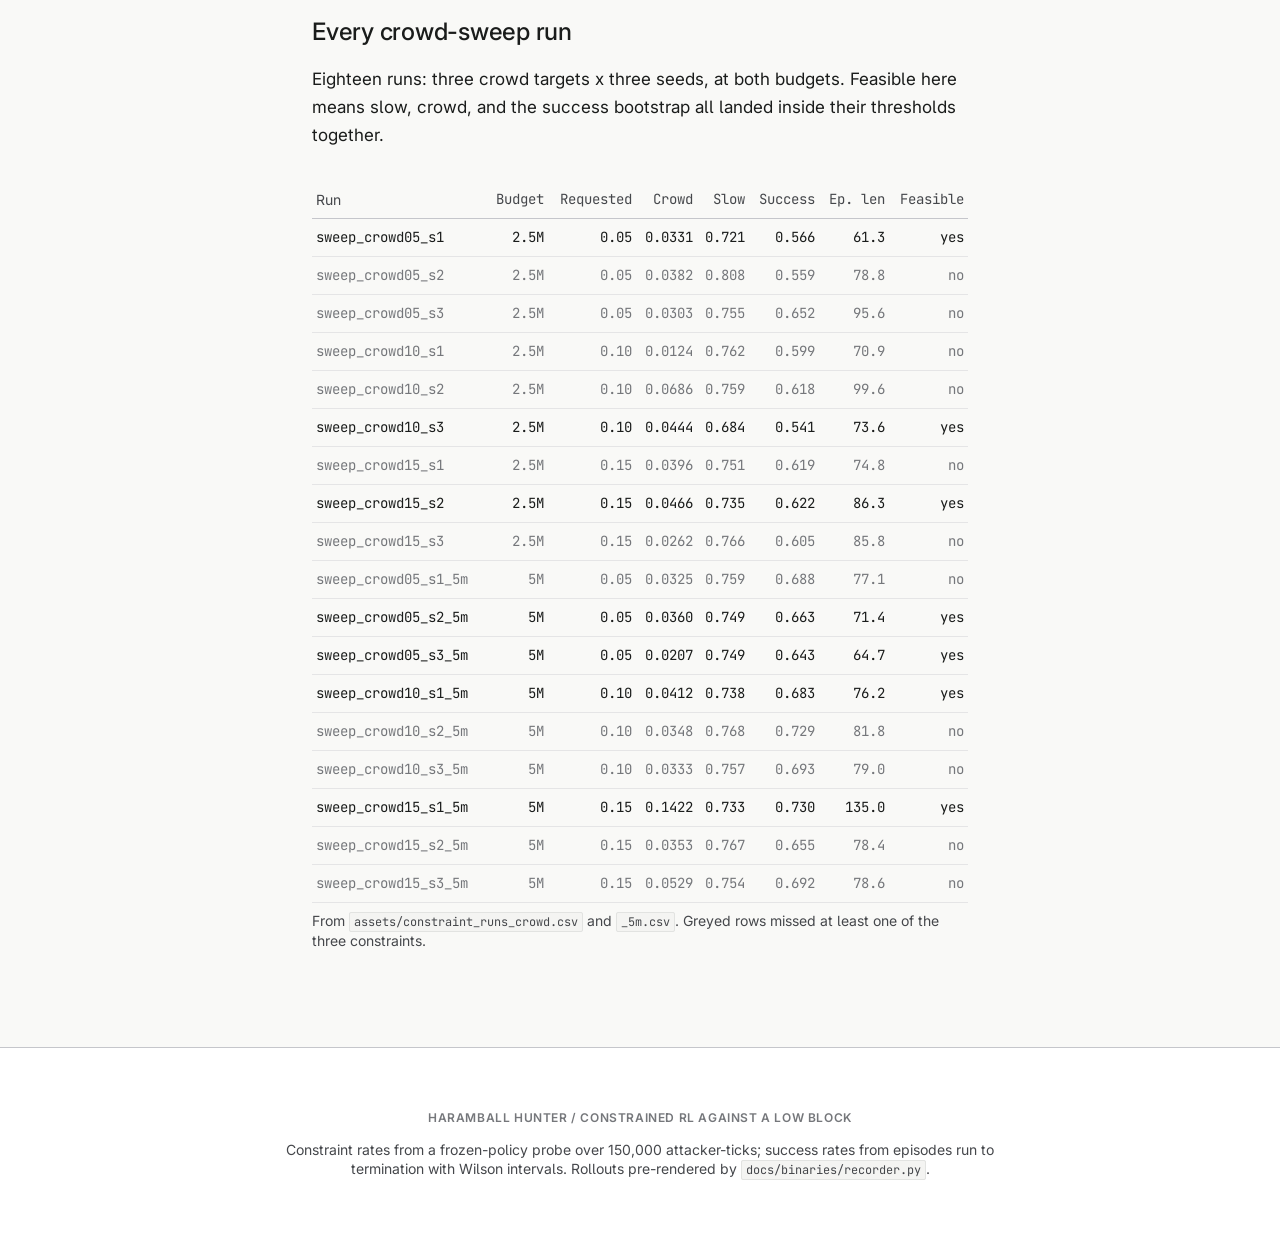
==== commit 3c4a17df: "repo cleanup - pages update" ====
--- a/docs/results.html
+++ b/docs/results.html
@@ -251,6 +251,120 @@
     </p>
   </div>
 
+  <h2 class="headline-md" id="second-constraint-crowd_disc">Second constraint: crowd_disc</h2>
+
+  <p>
+    <code>slow</code> held fixed at d&nbsp;=&nbsp;0.75, <code>crowd_disc</code>
+    added as a second constraint and swept at 0.05, 0.10 and 0.15, three seeds
+    each. First at the same 2.5M-step budget as the sweep above, then rerun to
+    5M. The full story, including why the rerun happened, is in the
+    <a href="writeup.html">write-up</a>.
+  </p>
+
+  <figure>
+    <div class="frame"><img src="assets/constraint_analysis_crowd.png" alt="Four panels, crowd_disc dial at 2.5M steps. Calibration: achieved crowd rate flat around 0.03-0.04 well under every requested target. All three constraints against requested crowd rate: slow hugging its held 0.75 line, crowd near zero, success around 0.6. Multiplier at convergence falling as crowd strictness loosens. Bootstrap handover step against requested rate, wide error bars."></div>
+    <figcaption>
+      <b>Fig 5. 2.5M steps.</b> Achieved crowd rate stays close to the 0.029
+      unconstrained baseline at every target; <code>slow</code> keeps tracking
+      its held 0.75 line on average, though not on every seed.
+    </figcaption>
+  </figure>
+
+  <figure>
+    <div class="frame"><img src="assets/constraint_analysis_crowd_5m.png" alt="Same four panels at 5M steps. Calibration now shows the 0.15 target's mean pulled well above its siblings by one outlier seed near 0.14. Slow still tracks its held 0.75 line. Success has risen across all three targets."></div>
+    <figcaption>
+      <b>Fig 6. 5M steps.</b> Success up across all three targets. The 0.15
+      target's mean is pulled up by one seed, not the group. See the per-run
+      table below.
+    </figcaption>
+  </figure>
+
+  <figure>
+    <div class="frame"><img src="assets/speed_probe_crowd.png" alt="Left: achieved slow rate against requested crowd rate, held target 0.75 marked, one seed at 0.10 far below the line. Right: speed distribution by crowd_d target, all close together, all crossing near the 2.0 m/s limit."></div>
+    <figcaption>
+      <b>Fig 7. Frozen-policy check, 2.5M only.</b> A replay of the 2.5M
+      checkpoints confirming <code>slow</code> stayed calibrated while
+      <code>crowd_disc</code> was the dial being swept. There is no 5M
+      version of this probe. The 5M numbers everywhere on this page are
+      training-log tail means, not an independent replay.
+    </figcaption>
+  </figure>
+
+  <h2 class="headline-md">Per-target aggregates, crowd sweep</h2>
+
+  <p>2.5M steps:</p>
+
+  <div class="table-wrap">
+    <table>
+      <thead>
+        <tr>
+          <th>Requested crowd</th>
+          <th class="num">n</th>
+          <th class="num">Achieved crowd</th>
+          <th class="num">SD</th>
+          <th class="num">Slow (held)</th>
+          <th class="num">Success</th>
+          <th class="num">Ep. len</th>
+        </tr>
+      </thead>
+      <tbody id="crowd-target-rows"></tbody>
+    </table>
+  </div>
+
+  <p>5M steps:</p>
+
+  <div class="table-wrap">
+    <table>
+      <thead>
+        <tr>
+          <th>Requested crowd</th>
+          <th class="num">n</th>
+          <th class="num">Achieved crowd</th>
+          <th class="num">SD</th>
+          <th class="num">Slow (held)</th>
+          <th class="num">Success</th>
+          <th class="num">Ep. len</th>
+        </tr>
+      </thead>
+      <tbody id="crowd-target-5m-rows"></tbody>
+    </table>
+    <p class="table-note">
+      From <code>assets/constraint_targets_crowd.csv</code> and
+      <code>_5m.csv</code>, both training-log tail means.
+    </p>
+  </div>
+
+  <h2 class="headline-md">Every crowd-sweep run</h2>
+
+  <p>
+    Eighteen runs: three crowd targets x three seeds, at both budgets.
+    Feasible here means slow, crowd, and the success bootstrap all landed
+    inside their thresholds together.
+  </p>
+
+  <div class="table-wrap">
+    <table>
+      <thead>
+        <tr>
+          <th>Run</th>
+          <th class="num">Budget</th>
+          <th class="num">Requested</th>
+          <th class="num">Crowd</th>
+          <th class="num">Slow</th>
+          <th class="num">Success</th>
+          <th class="num">Ep. len</th>
+          <th class="num">Feasible</th>
+        </tr>
+      </thead>
+      <tbody id="crowd-run-rows"></tbody>
+    </table>
+    <p class="table-note">
+      From <code>assets/constraint_runs_crowd.csv</code> and
+      <code>_5m.csv</code>. Greyed rows missed at least one of the three
+      constraints.
+    </p>
+  </div>
+
 </div>
 </main>
 
